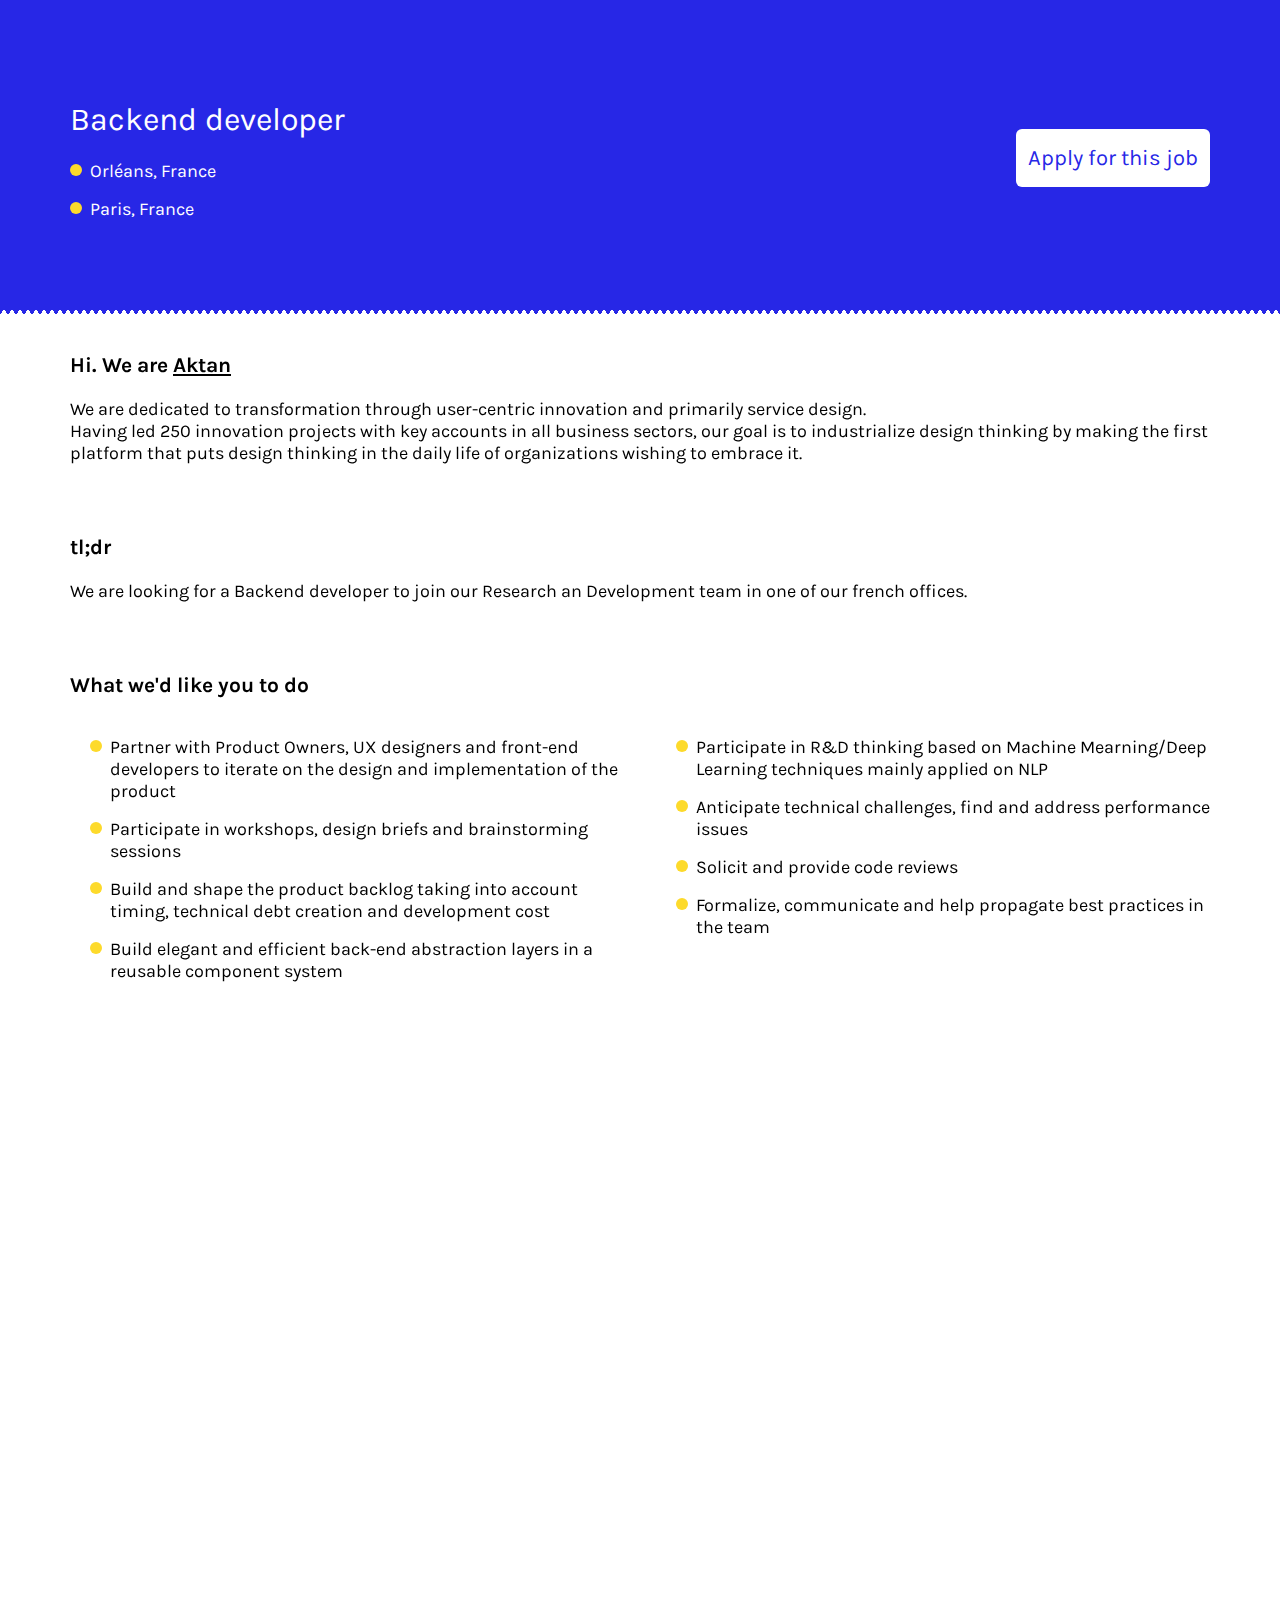
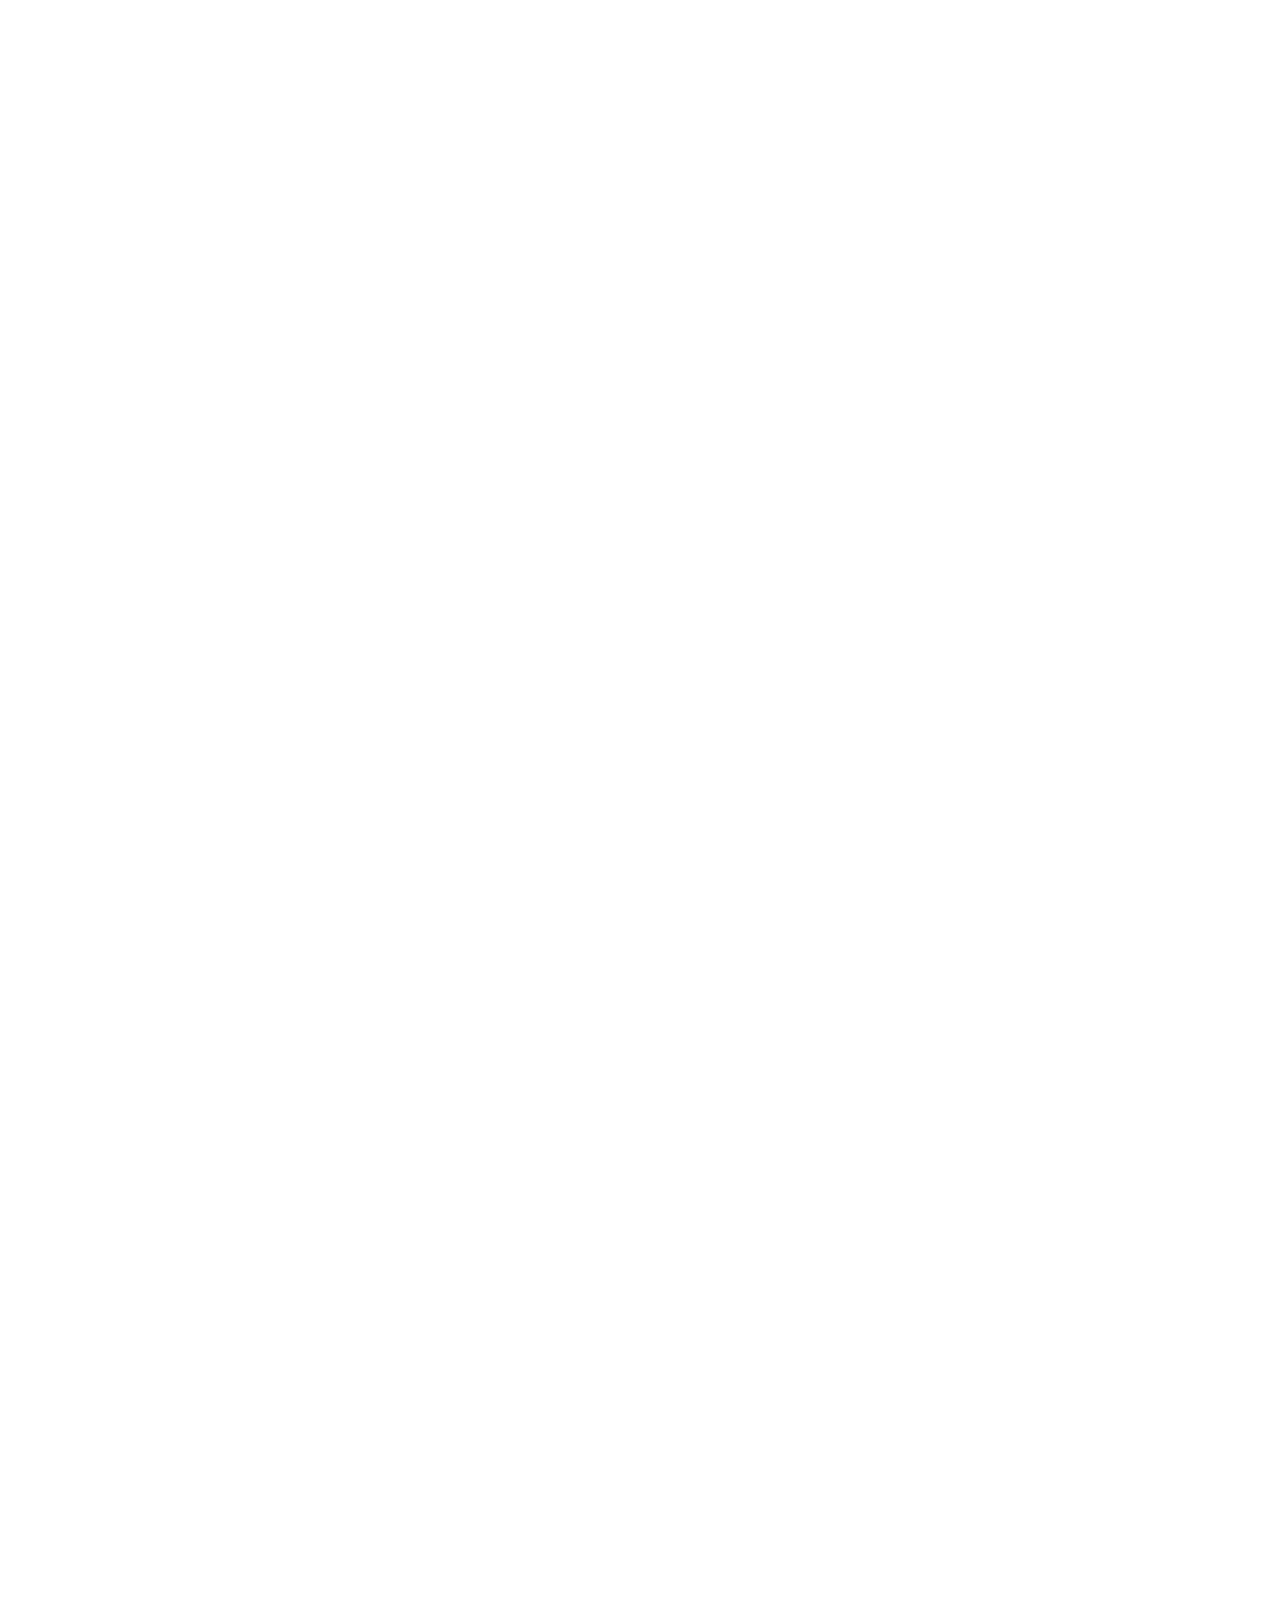
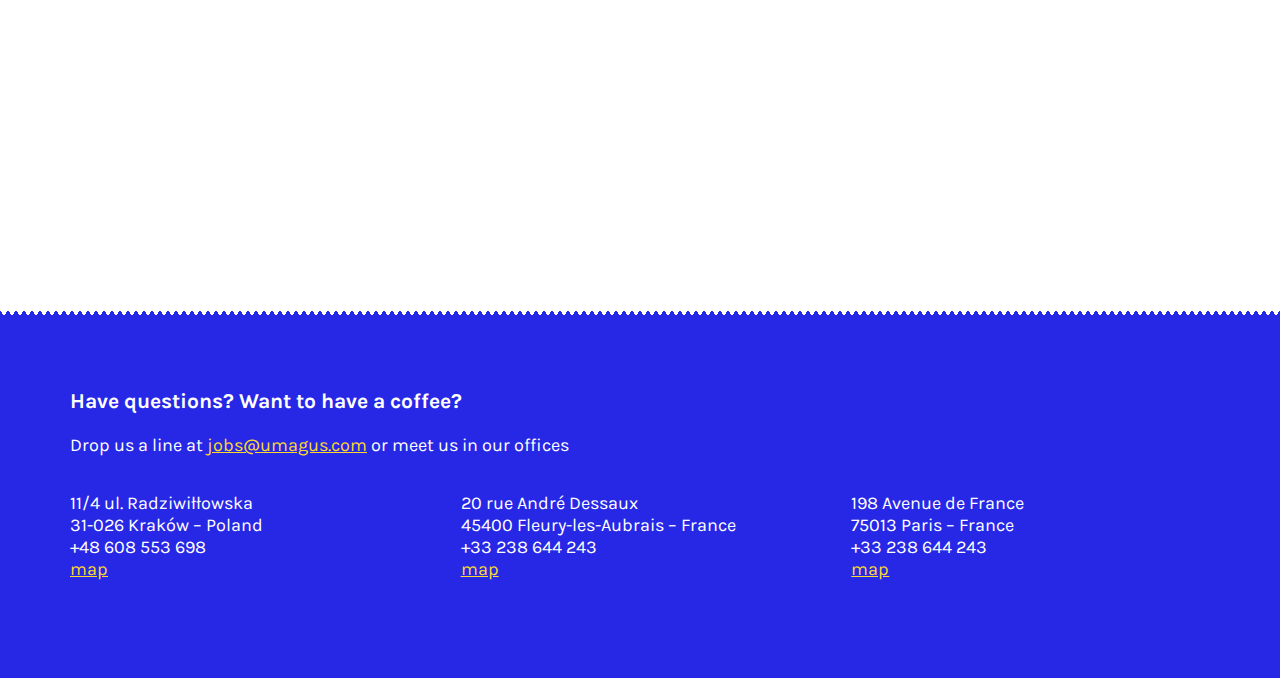
==== backend-developer.html @ 8e5d77f5 "Added Backend Developer offering" ====
<!DOCTYPE html>
<html lang="en">
  <head>
    <meta charset="UTF-8">
    <!-- Primary Meta Tags -->
    <title>Aktan - Backend developer</title>
    <meta name="title" content="Aktan - Backend developer">
    <meta name="description" content="We are looking for a Backend developer to join our cross-disciplinary product team in our Paris/Orleans office.">

    <!-- Open Graph / Facebook -->
    <meta property="og:type" content="website">
    <meta property="og:url" content="http://aktan-innovation.github.io/backend-developer.html">
    <meta property="og:title" content="Aktan - Backend developer">
    <meta property="og:description"
          content="We are looking for a Backend developer to join our cross-disciplinary product team in our Paris/Orleans office.">
    <meta property="og:image" content="https://aktan.fr/wp-content/uploads/2018/01/cropped-fav-270x270.png">

    <!-- Twitter -->
    <meta property="twitter:card" content="summary_large_image">
    <meta property="twitter:url" content="http://aktan-innovation.github.io/backend-developer.html">
    <meta property="twitter:title" content="Aktan - Backend developer">
    <meta property="twitter:description"
          content="We are looking for a JavaScript developer to join our cross-disciplinary product team in our Paris/Orleans office.">
    <meta property="twitter:image" content="https://aktan.fr/wp-content/uploads/2018/01/cropped-fav-270x270.png">

    <!-- Other -->
    <meta name="viewport" content="width=device-width, initial-scale=1, shrink-to-fit=no">
    <link rel="shortcut icon" href="/favicon.png">
    <link rel="stylesheet" href="https://fonts.googleapis.com/icon?family=Material+Icons">
    <link rel="stylesheet" href="https://unpkg.com/aos@next/dist/aos.css"/>
    <link rel="stylesheet" href="styles/common.css">
    <link rel="stylesheet" href="styles/jobs.css">
  </head>
  <body>

    <header>
      <section>
        <div>
          <h1>Backend developer</h1>
          <ul class="xl">
            <li>Orl&eacute;ans, France</li>
            <li>Paris, France</li>
          </ul>
        </div>
        <a href="mailto:jobs@umagus.com" class="apply-button">Apply for this job</a>
      </section>
    </header>

    <section data-aos="fade-up">
      <h3>Hi. We are <a href="https://aktan.fr/en/" target="_blank">Aktan</a></h3>
      <p>
        We are dedicated to transformation through user-centric innovation and primarily service design.<br>
        Having led 250 innovation projects with key accounts in all business sectors, our goal is to industrialize
        design thinking by making the first platform that puts design thinking in the daily life of organizations
        wishing to embrace it.
      </p>
    </section>

    <section data-aos="fade-up" data-aos-delay="50">
      <h3>tl;dr</h3>
      <p>
        We are looking for a Backend developer to join our Research an Development team in one of our french offices.
      </p>
    </section>

    <section data-aos="fade-up" data-aos-delay="100">
      <h3>What we'd like you to do</h3>
      <div class="two-columns">
        <ul class="xl">
          <li>
            Partner with Product Owners, UX designers and front-end developers to iterate on the design and
            implementation of the product
          </li>
          <li>
            Participate in workshops, design briefs and brainstorming sessions
          </li>
          <li>
            Build and shape the product backlog taking into account timing, technical debt creation and development cost
          </li>
          <li>
            Build elegant and efficient back-end abstraction layers in a reusable component system
          </li>
        </ul>
        <ul class="xl">
          <li>
            Participate in R&D thinking based on Machine Mearning/Deep Learning techniques mainly applied on NLP
          </li>
          <li>
            Anticipate technical challenges, find and address performance issues
          </li>
          <li>
            Solicit and provide code reviews
          </li>
          <li>
            Formalize, communicate and help propagate best practices in the team
          </li>
        </ul>
      </div>
    </section>

    <article class="requirements" data-aos="fade-up">
      <section>
        <h3>Requirements</h3>
        <div>
          <h4>Must have</h4>
          <ul class="plain no-padding">
            <li>Scala <span class="stars">&#x2605; &#x2605; &#x2605;</span></li>
            <li>Akka <span class="stars">&#x2605; &#x2605; &#x2605;</span></li>
            <li>Akka stream <span class="stars">&#x2605; &#x2605;</span></li>
            <li>Microservices architecture <span class="stars">&#x2605; &#x2605; &#x2605;</span></li>
            <li>Cloud oriented architecture <span class="stars">&#x2605; &#x2605;</span></li>
            <li>Kubernetes <span class="stars">&#x2605; &#x2605;</span></li>
            <li>Git <span class="stars">&#x2605;</span></li>
          </ul>
          <h4>Nice to have</h4>
          <ul class="plain no-padding">
            <li>Python <span class="stars">&#x2605; &#x2605; &#x2605;</span></li>
            <li>Flask <span class="stars">&#x2605; &#x2605; &#x2605;</span></li>
            <li>Apache Spark <span class="stars">&#x2605; &#x2605;</span></li>
            <li>Object Storage S3 API <span class="stars">&#x2605; &#x2605;</span></li>
            <li>IBM Cloud APIs <span class="stars">&#x2605; &#x2605;</span></li>
            <li>Machine Learning/Deep Learning <span class="stars">&#x2605; &#x2605;</span></li>
            <li>Keras <span class="stars">&#x2605; &#x2605;</span></li>
            <li>Efficient in debugging <span class="stars">&#x2605;</span></li>
          </ul>
        </div>
      </section>
    </article>

    <section data-aos="fade-up">
      <h3>About the job</h3>
      <div class="three-columns">
        <ul class="plain no-padding">
          <li>Position type:&nbsp;<span class="grey">full-time</span></li>
          <li>Employment type:&nbsp;<span class="grey">permanent, b2b</span></li>
          <li>Start date:&nbsp;<span class="grey">ASAP</span></li>
          <li>Project Industry:&nbsp;<span class="grey">R&D</span></li>
          <li>Company Size:&nbsp;<span class="grey">10-50</span></li>
          <li>Project Team Size:&nbsp;<span class="grey">5-10</span></li>
        </ul>
        <ul class="plain no-padding">
          <li>Remote work possible:&nbsp;<span class="grey">Yes</span></li>
          <li>Office hours:&nbsp;<span class="grey">flexible</span></li>
          <li>Holidays:&nbsp;<span class="grey">20-26 days</span></li>
          <li>Travel involved:&nbsp;<span class="grey">1%</span></li>
        </ul>
        <ul class="plain no-padding">
          <li>Relocation package:&nbsp;<span class="grey">No</span></li>
          <li>Regular employee evaluation:&nbsp;<span class="grey">No</span></li>
          <li>Project change possible:&nbsp;<span class="grey">Yes</span></li>
          <li>Operating System:&nbsp;<span class="grey">Any</span></li>
          <li>Computer:&nbsp;<span class="grey">Notebook</span></li>
          <li>Monitors:&nbsp;<span class="grey">If needed</span></li>
        </ul>
      </div>
    </section>

    <article class="how-we-work" data-aos="fade-up">
      <section>
        <h1>How we work</h1>
      </section>
    </article>

    <article class="stack" data-aos="fade-up">
      <section>
        <h3>Stack</h3>
        <div class="three-columns">
          <ul class="plain no-padding">
            <h4>Frontend</h4>
            <li>AngularJS <img src="/images/stack/angular.png"></li>
            <li>Angular <img src="/images/stack/angular.png"></li>
            <li>Angular Material <img src="/images/stack/angular.png"></li>
            <li>Ionic <img src="/images/stack/ionic.png"></li>
            <li>WebSockets <img src="/images/stack/websocket.png"></li>
          </ul>
          <ul class="plain no-padding">
            <h4>Backend</h4>
            <li>Play framework <img src="/images/stack/play.png"></li>
            <li>Akka <img src="/images/stack/akka.png"></li>
            <li>JanusGraph <img src="/images/stack/janusgraph.png"></li>
            <li>ScyllaDB/Cassandra <img src="/images/stack/scylla.png"></li>
            <li>Elastic <img src="/images/stack/elastic.png"></li>
            <li>Redis <img src="/images/stack/redis.png"></li>
            <li>Scala <img src="/images/stack/scala.png"></li>
            <li>Python <img src="/images/stack/python.png"></li>
            <li>Keras <img src="/images/stack/keras.png"></li>
          </ul>
          <ul class="plain no-padding">
            <h4>DevOps</h4>
            <li>Kubernetes <img src="/images/stack/kubernetes.png"></li>
            <li>Semaphore 2.0 <img src="/images/stack/semaphoreci.png"></li>
            <li>Grafana <img src="/images/stack/grafana.png"></li>
            <li>Raygun <img src="/images/stack/raygun.png"></li>
          </ul>
        </div>
      </section>
    </article>

    <article data-aos="fade-up">
      <section>
        <h3>Process</h3>
        <div class="three-columns">
          <ul class="plain no-padding">
            <li>Issue tracking:&nbsp;<span class="grey">GitHub</span></li>
            <li>Build server:&nbsp;<span class="grey">Semaphore 2.0</span></li>
            <li>Static code analysis:&nbsp;<span class="grey">eslint</span></li>
            <li>Version control system:&nbsp;<span class="grey">git</span></li>
            <li>Knowledge repository:&nbsp;<span class="grey">Google Drive</span></li>
          </ul>
          <ul class="plain no-padding">
            <li>Agile management:&nbsp;<i class="material-icons highlight">check</i></li>
            <li>Code reviews:&nbsp;<i class="material-icons highlight">check</i></li>
            <li>Pair programming:&nbsp;<i class="material-icons highlight">check</i></li>
            <li>Unit tests:&nbsp;<i class="material-icons">clear</i></li>
            <li>Integration tests:&nbsp;<i class="material-icons">clear</i></li>
            <li>Tester(s):&nbsp;<i class="material-icons">clear</i></li>
            <li>QA Manager:&nbsp;<i class="material-icons">clear</i></li>
          </ul>
          <ul class="plain no-padding">
            <li>Freedom to choose tools:&nbsp;<i class="material-icons highlight">check</i></li>
            <li>One command build possible:&nbsp;<i class="material-icons highlight">check</i></li>
            <li>Up and running within 2h:&nbsp;<i class="material-icons highlight">check</i></li>
            <li>Commit on the first day:&nbsp;<i class="material-icons highlight">check</i></li>
            <li>Who chooses architecture:&nbsp;<span class="grey">Team</span></li>
            <li>Who chooses technologies:&nbsp;<span class="grey">Team</span></li>
            <li>Who chooses conventions:&nbsp;<span class="grey">Team</span></li>
          </ul>
        </div>
      </section>
    </article>

    <section data-aos="fade-up">
      <h3>Recruitment process</h3>
      <div class="cell-container">
        <div class="cell">
          <div class="cell-inner">
            <p><strong>Introduction phone call</strong></p>
            <p><i class="material-icons">timer</i>2h</p>
          </div>
          <div class="cell-separator">&gt;</div>
        </div>
        <div class="cell">
          <div class="cell-inner">
            <p><strong>Coding task and evaluation</strong></p>
            <p><i class="material-icons">timer</i>4h</p>
          </div>
          <div class="cell-separator">&gt;</div>
        </div>
        <div class="cell">
          <div class="cell-inner">
            <p><strong>In-person meeting</strong></p>
            <p><i class="material-icons">timer</i>2h</p>
          </div>
        </div>
      </div>
    </section>

    <section class="perks" data-aos="fade-up">
      <h3>Perks</h3>
      <div class="three-columns">
        <ul class="plain no-padding">
          <li>In-house trainings:&nbsp;<i class="material-icons">clear</i></li>
          <li>Conference budget:&nbsp;<i class="material-icons highlight">check</i></li>
          <li>Team Events:&nbsp;<i class="material-icons highlight">check</i></li>
          <li>Sport subscription:&nbsp;<i class="material-icons">clear</i></li>
          <li>Kitchen:&nbsp;<i class="material-icons highlight">check</i></li>
          <li>Free coffee:&nbsp;<i class="material-icons highlight">check</i></li>
        </ul>
        <ul class="plain no-padding">
          <li>Free beverages:&nbsp;<i class="material-icons highlight">check</i></li>
          <li>Free parking:&nbsp;<i class="material-icons">clear</i></li>
          <li>Shower:&nbsp;<i class="material-icons highlight">check</i></li>
          <li>Gym:&nbsp;<i class="material-icons">clear</i></li>
          <li>In-house hack days:&nbsp;<i class="material-icons">clear</i></li>
          <li>Training budget:&nbsp;<i class="material-icons highlight">check</i></li>
          <li>Private health care:&nbsp;<i class="material-icons highlight">check</i></li>
        </ul>
        <ul class="plain no-padding">
          <li>Mobile phone:&nbsp;<i class="material-icons">clear</i></li>
          <li>Canteen:&nbsp;<i class="material-icons">clear</i></li>
          <li>Free lunch:&nbsp;<i class="material-icons">clear</i></li>
          <li>Free snacks:&nbsp;<i class="material-icons highlight">check</i></li>
          <li>Bike parking:&nbsp;<i class="material-icons">clear</i></li>
          <li>Kindergarden:&nbsp;<i class="material-icons">clear</i></li>
          <li>Play room:&nbsp;<i class="material-icons">clear</i></li>
        </ul>
      </div>
    </section>

    <section class="apply" data-aos="zoom-in">
      <a href="mailto:jobs@umagus.com" class="apply-button">Apply for this job</a>
    </section>

    <footer>
      <section>
        <h3>Have questions? Want to have a coffee?</h3>
        <p>
          Drop us a line at <a href="mailto:jobs@umagus.com">jobs@umagus.com</a> or meet us in our offices
        </p>
        <div class="three-columns">
          <div>
            <p>
              11/4 ul. Radziwi&#322;&#322;owska<br>
              31-026 Krak&oacute;w – Poland<br>
              +48 608 553 698<br>
              <a href="https://goo.gl/maps/bJgoSrXn5Zq" target="_blank">map</a>
            </p>
          </div>
          <div>
            <p>
              20 rue André Dessaux<br>
              45400 Fleury-les-Aubrais – France<br>
              +33 238 644 243<br>
              <a href="https://goo.gl/maps/sbARmTsv6F42" target="_blank">map</a>
            </p>
          </div>
          <div>
            <p>
              198 Avenue de France<br>
              75013 Paris – France<br>
              +33 238 644 243<br>
              <a href="https://goo.gl/maps/GPeZA46H9mN2" target="_blank">map</a>
            </p>
          </div>
        </div>
      </section>
    </footer>

    <script src="https://unpkg.com/aos@next/dist/aos.js"></script>
    <script>
      AOS.init();
    </script>
  </body>
</html>
---- styles/common.css ----
@import url('https://fonts.googleapis.com/css?family=Karla');

body {
  margin: 0;
  font-family: 'Karla', sans-serif;
  font-size: 18px;
}

a {
  color: #000;
}

::selection {
  background-color: rgba(0, 0, 0, 0.8);
  color: #fff;
}

/* Layout */

section {
  padding: 16px 32px;
  margin-right: auto;
  margin-left: auto;
}

@media (min-width: 576px) {
  section {
    max-width: 540px;
  }

  .two-columns,
  .three-columns {
    grid-template-columns: 1fr;
  }
}

@media (min-width: 768px) {
  section {
    max-width: 720px;
  }

  .two-columns {
    grid-template-columns: 1fr 1fr;
  }

  .three-columns {
    grid-template-columns: 1fr 1fr 1fr;
  }
}

@media (min-width: 992px) {
  section {
    max-width: 960px;
  }
}

@media (min-width: 1200px) {
  section {
    max-width: 1140px;
  }
}

.two-columns,
.three-columns {
  display: grid;
  grid-column-gap: 32px;
}
---- styles/jobs.css ----
/* Header */

header, footer {
  position: relative;
  padding: 64px 0;
  color: #ffffff;
  background-color: #2727e6;
}

header:before, header:after {
  content: '';
  position: absolute;
  left: 0;
  right: 0;
  height: 8px;
}

header:before {
  bottom: 4px;
  background: radial-gradient(closest-side, #fff, #fff 50%, transparent 50%);
  background-size: 8px 8px;
  background-position: 0 4px;
  background-repeat: repeat-x;
}

header:after {
  bottom: -4px;
  background: radial-gradient(closest-side, transparent, transparent 50%, #fff 50%);
  background-position: 4px -4px;
  background-size: 8px 8px;
  background-repeat: repeat-x;
}

header section .apply-button {
  margin: 16px 0 0 0;
  background: #fff;
  color: #2727e6;
  box-shadow: none;
}

@media (min-width: 768px) {

  header section {
    display: flex;
    flex-direction: row;
    align-items: center;
    justify-content: space-between;
  }

  header section .apply-button {
    margin: 0;
  }

}

header section h1 {
  font-size: 2rem;
  font-weight: normal;
}

header section ul {
  padding: 0 0 0 20px;
  margin: 0;
}

header section ul li {
  margin-bottom: 0;
}

/* lists */

ul.xl {
  list-style: none;
}

ul.xl li {
  position: relative;
  margin-bottom: 16px;
}

ul.xl li::before {
  position: absolute;
  width: 12px;
  left: -20px;
  top: 4px;
  height: 12px;
  border-radius: 50%;
  content: '';
  background-color: #fdda2b;
}

ul.plain {
  list-style: none;
}

ul.no-padding {
  padding: 0;
}

/* typography */

h4 {
  margin: 0 0 16px 0;
}

.grey {
  color: rgba(0, 0, 0, 0.67);
}

.stars {
  margin: 0 0 0 8px;
  color: #FFEB3B;
}

i.material-icons {
  vertical-align: middle;
  font-size: 18px;
  color: rgba(0, 0, 0, 0.67);
  user-select: none;
}

i.material-icons.highlight {
  color: #2727e6;
}

/* cells */

.cell-container {
  display: grid;
  grid-row-gap: 16px;
  grid-template-rows: 1fr 1fr 1fr;
}

.cell-container .cell {
  display: flex;
  flex-direction: row;
}

.cell-container .cell .cell-inner {
  flex: auto;
  border-radius: 6px;
  padding: 16px;
  background: rgba(39, 39, 230, 0.1);
}

.cell-container .cell .cell-inner p {
  text-align: center;
  margin: 0 0 12px 0;
}

.cell-container .cell .cell-inner strong {
  color: #2727e6;
}

.cell-container .cell .cell-inner i.material-icons {
  margin: 0 4px 0 0;
  vertical-align: bottom;
  font-size: 22px;
}

.cell-container .cell .cell-separator {
  display: none;
  flex: 1;
  align-self: center;
  text-align: center;
  margin: 0 8px;
  font-style: normal;
  font-size: 2rem;
  color: #2727e6;
}

@media (min-width: 768px) {

  .cell-container {
    grid-template-rows: auto;
    grid-template-columns: 1fr 1fr 1fr;
  }

  .cell-container .cell .cell-separator {
    display: block;
  }

}

/* sections */

.requirements {
  position: relative;
  background: url(/images/2.svg);
  background-size: contain;
  background-repeat: no-repeat;
  background-position: 90% 50%;
  background-color: #a2bee1;
}

@media (max-width: 576px) {
  .requirements {
    background-image: none;
  }
}

.how-we-work {
  padding: 88px 0;
  background: url(/images/1.svg);
  background-size: cover;
  background-repeat: no-repeat;
  background-position: center center;
  background-attachment: fixed;
  background-color: #2d61ab;
}

.how-we-work h1 {
  font-size: 2.2rem;
  color: #fff;
  text-shadow: 1px 1px 0 rgba(0, 0, 0, 0.2);
}

.stack li img {
  margin: 0 0 0 8px;
  width: 24px;
  height: 24px;
  vertical-align: middle;
  filter: grayscale(100%);
}

.stack li:hover img,
.stack li img:hover {
  filter: grayscale(0%);
}

.apply {
  margin-top: 32px;
  margin-bottom: 64px;
  text-align: center;
}

.apply-button {
  display: inline-block;
  margin: 8px;
  border-radius: 6px;
  padding: 16px 12px;
  text-decoration: none;
  font-size: 22px;
  background-color: rgb(224, 140, 140);
  box-shadow: 8px 8px 32px 0 rgba(224, 140, 140, 0.5);
}

/* Footer */

footer:before, footer:after {
  content: '';
  position: absolute;
  left: 0;
  right: 0;
  height: 8px;
}

footer:before {
  top: 4px;
  background: radial-gradient(closest-side, #fff, #fff 50%, transparent 50%);
  background-size: 8px 8px;
  background-position: 0 -4px;
  background-repeat: repeat-x;
}

footer:after {
  top: -4px;
  background: radial-gradient(closest-side, transparent, transparent 50%, #fff 50%);
  background-position: -4px 4px;
  background-size: 8px 8px;
  background-repeat: repeat-x;
}

footer h3 {
  margin-top: 0;
}

footer a {
  color: #fdda2b;
}
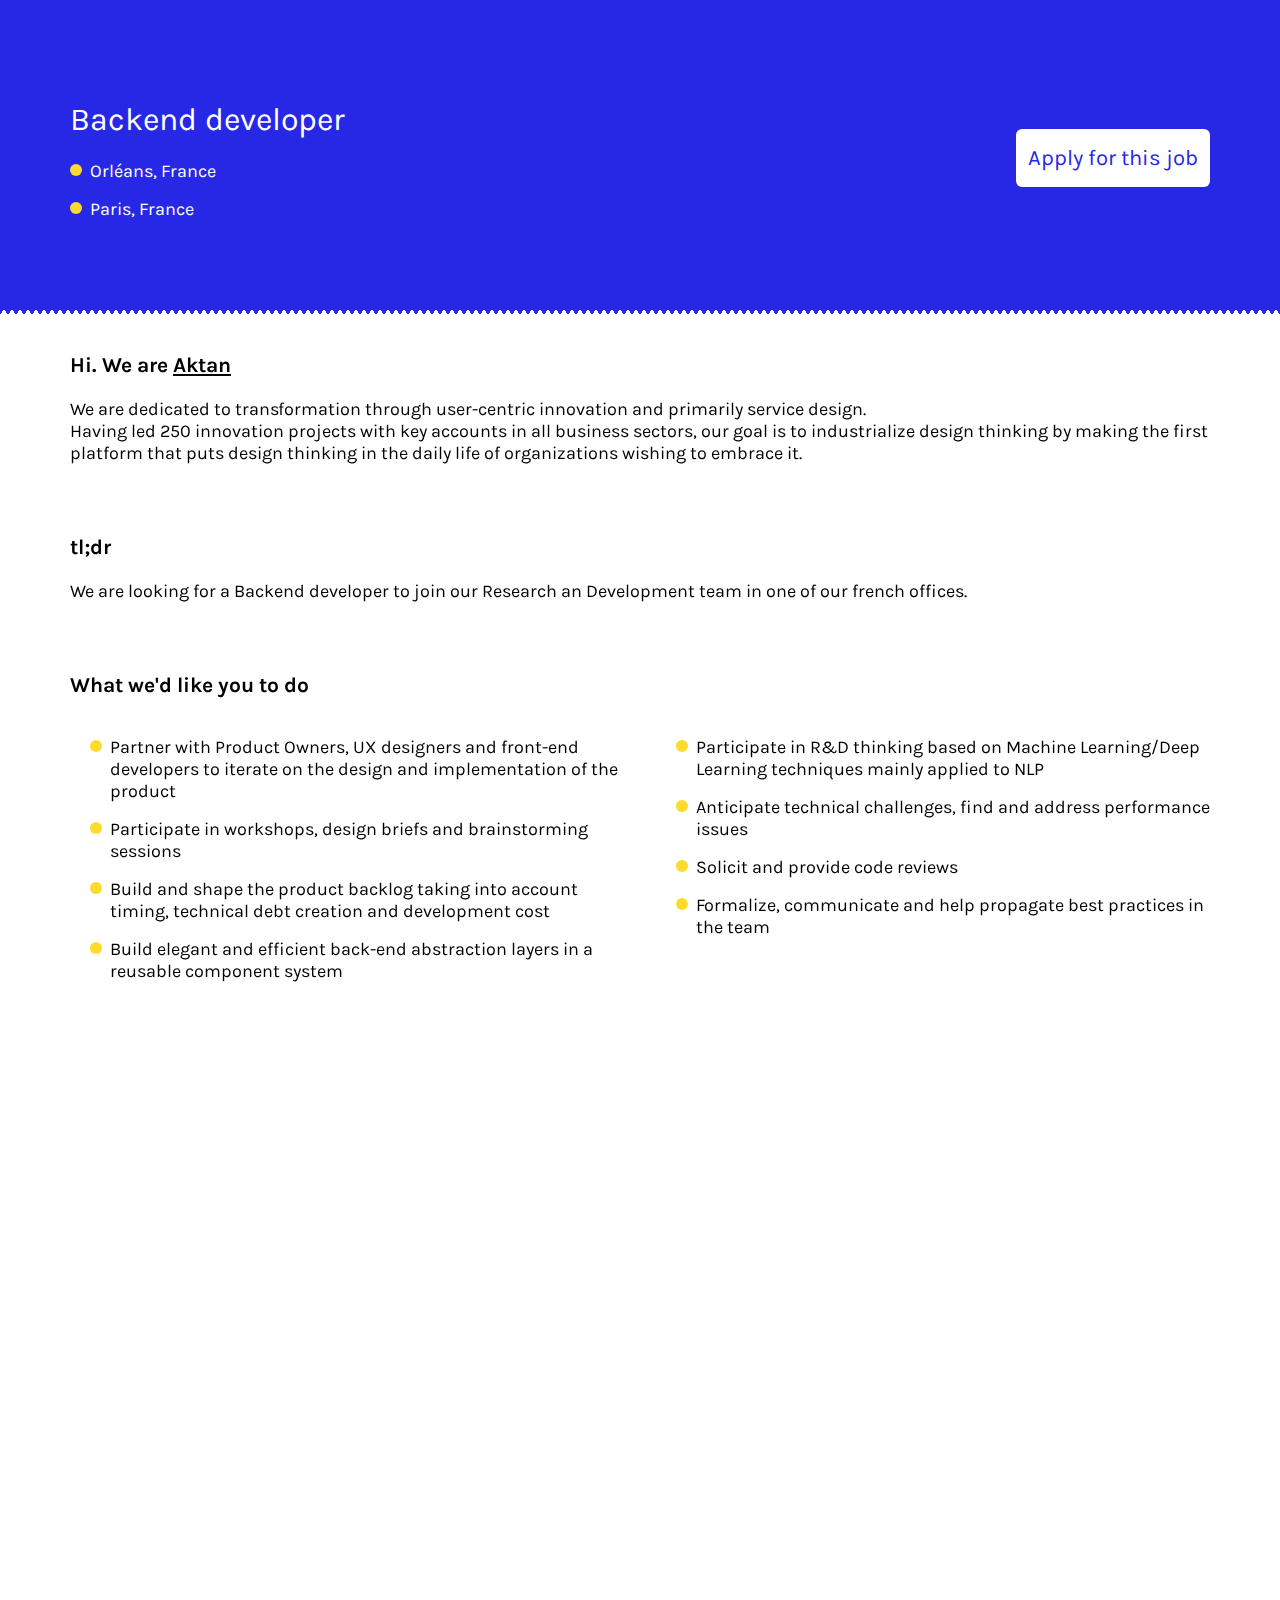
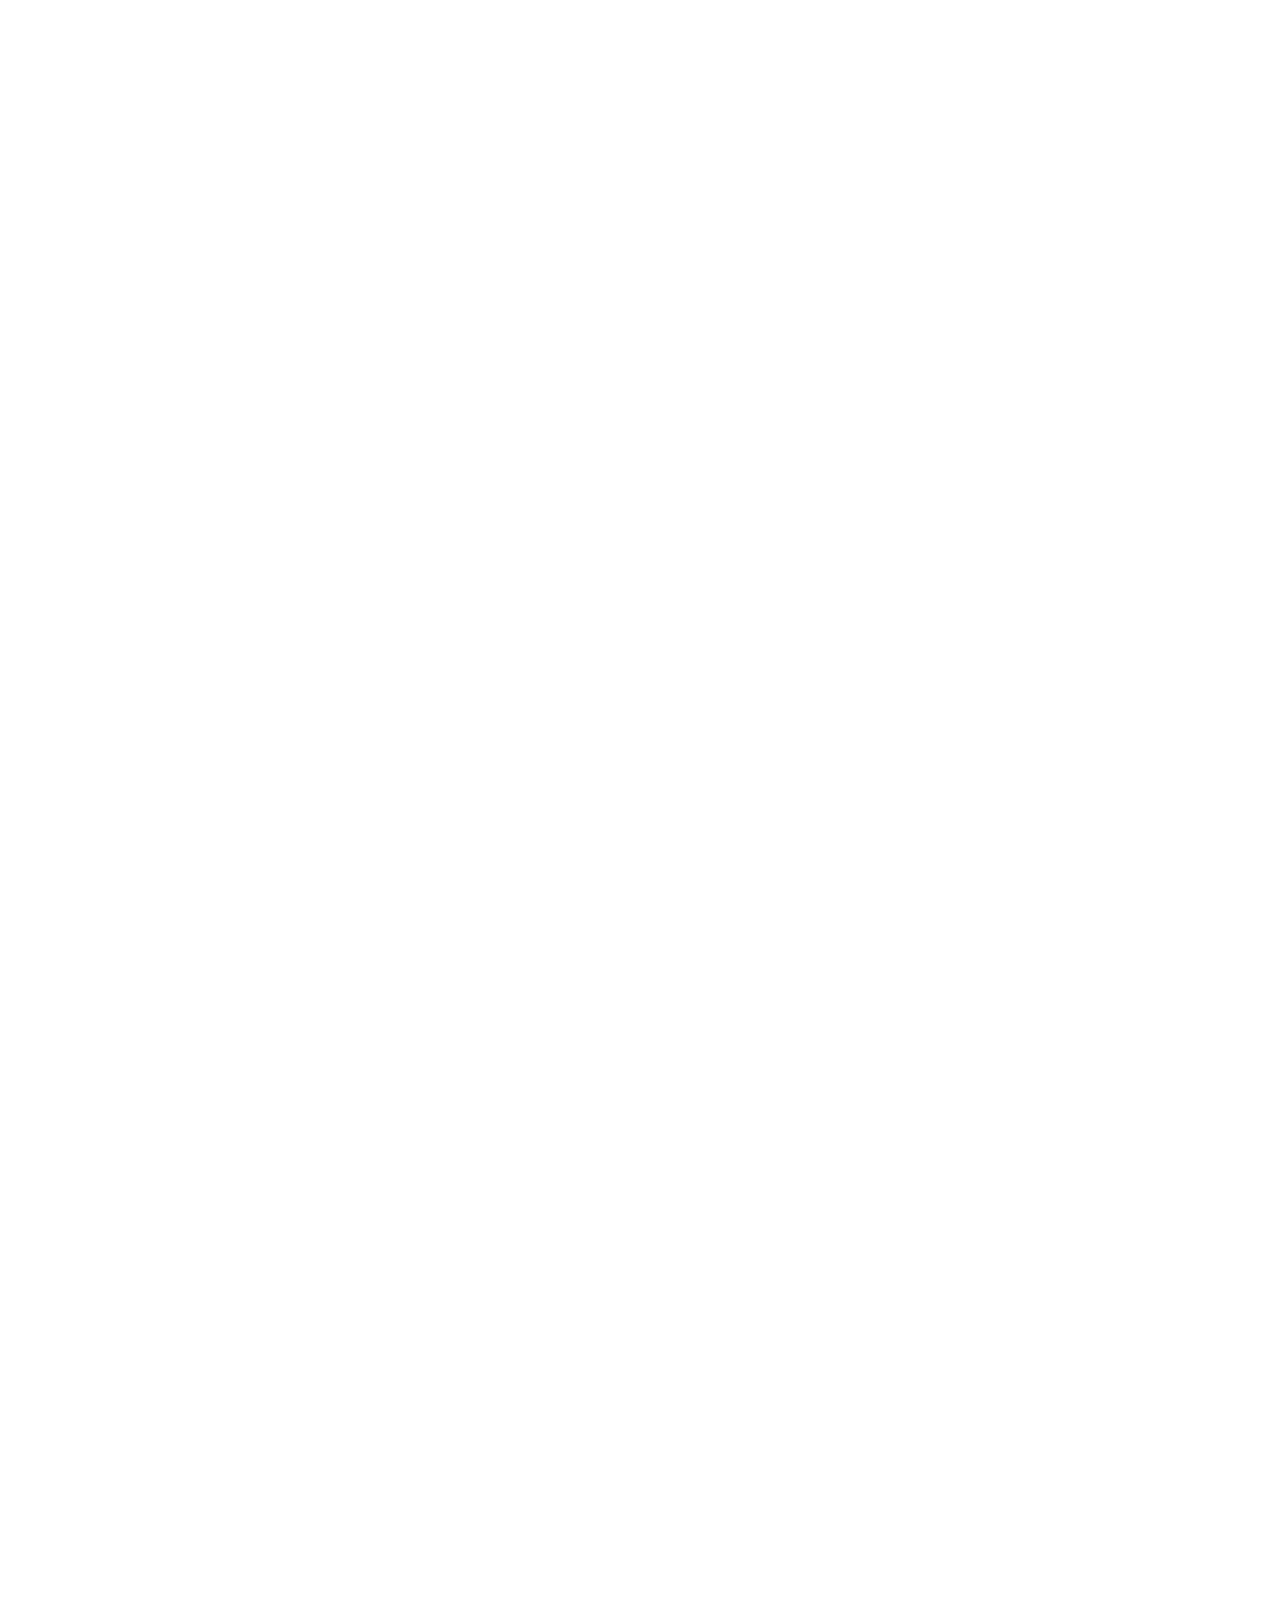
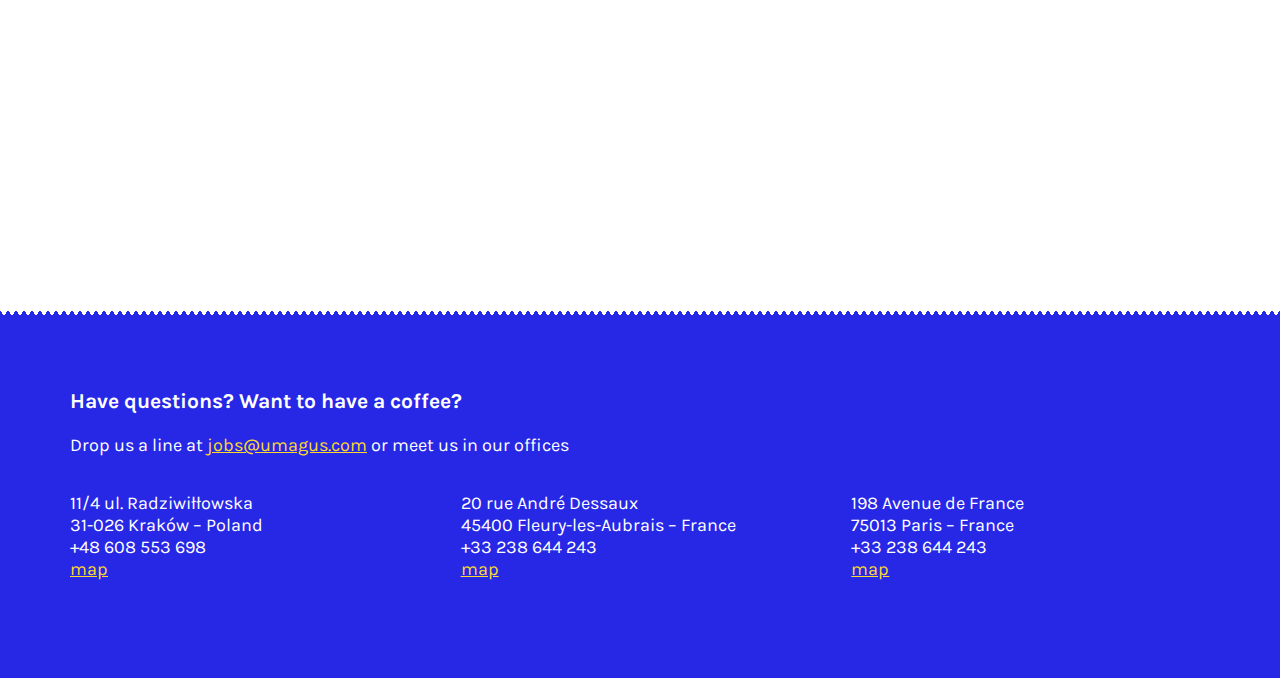
==== commit 002689cc: "Typos error fixed" ====
--- a/backend-developer.html
+++ b/backend-developer.html
@@ -83,7 +83,7 @@
         </ul>
         <ul class="xl">
           <li>
-            Participate in R&D thinking based on Machine Mearning/Deep Learning techniques mainly applied on NLP
+            Participate in R&D thinking based on Machine Learning/Deep Learning techniques mainly applied to NLP
           </li>
           <li>
             Anticipate technical challenges, find and address performance issues
